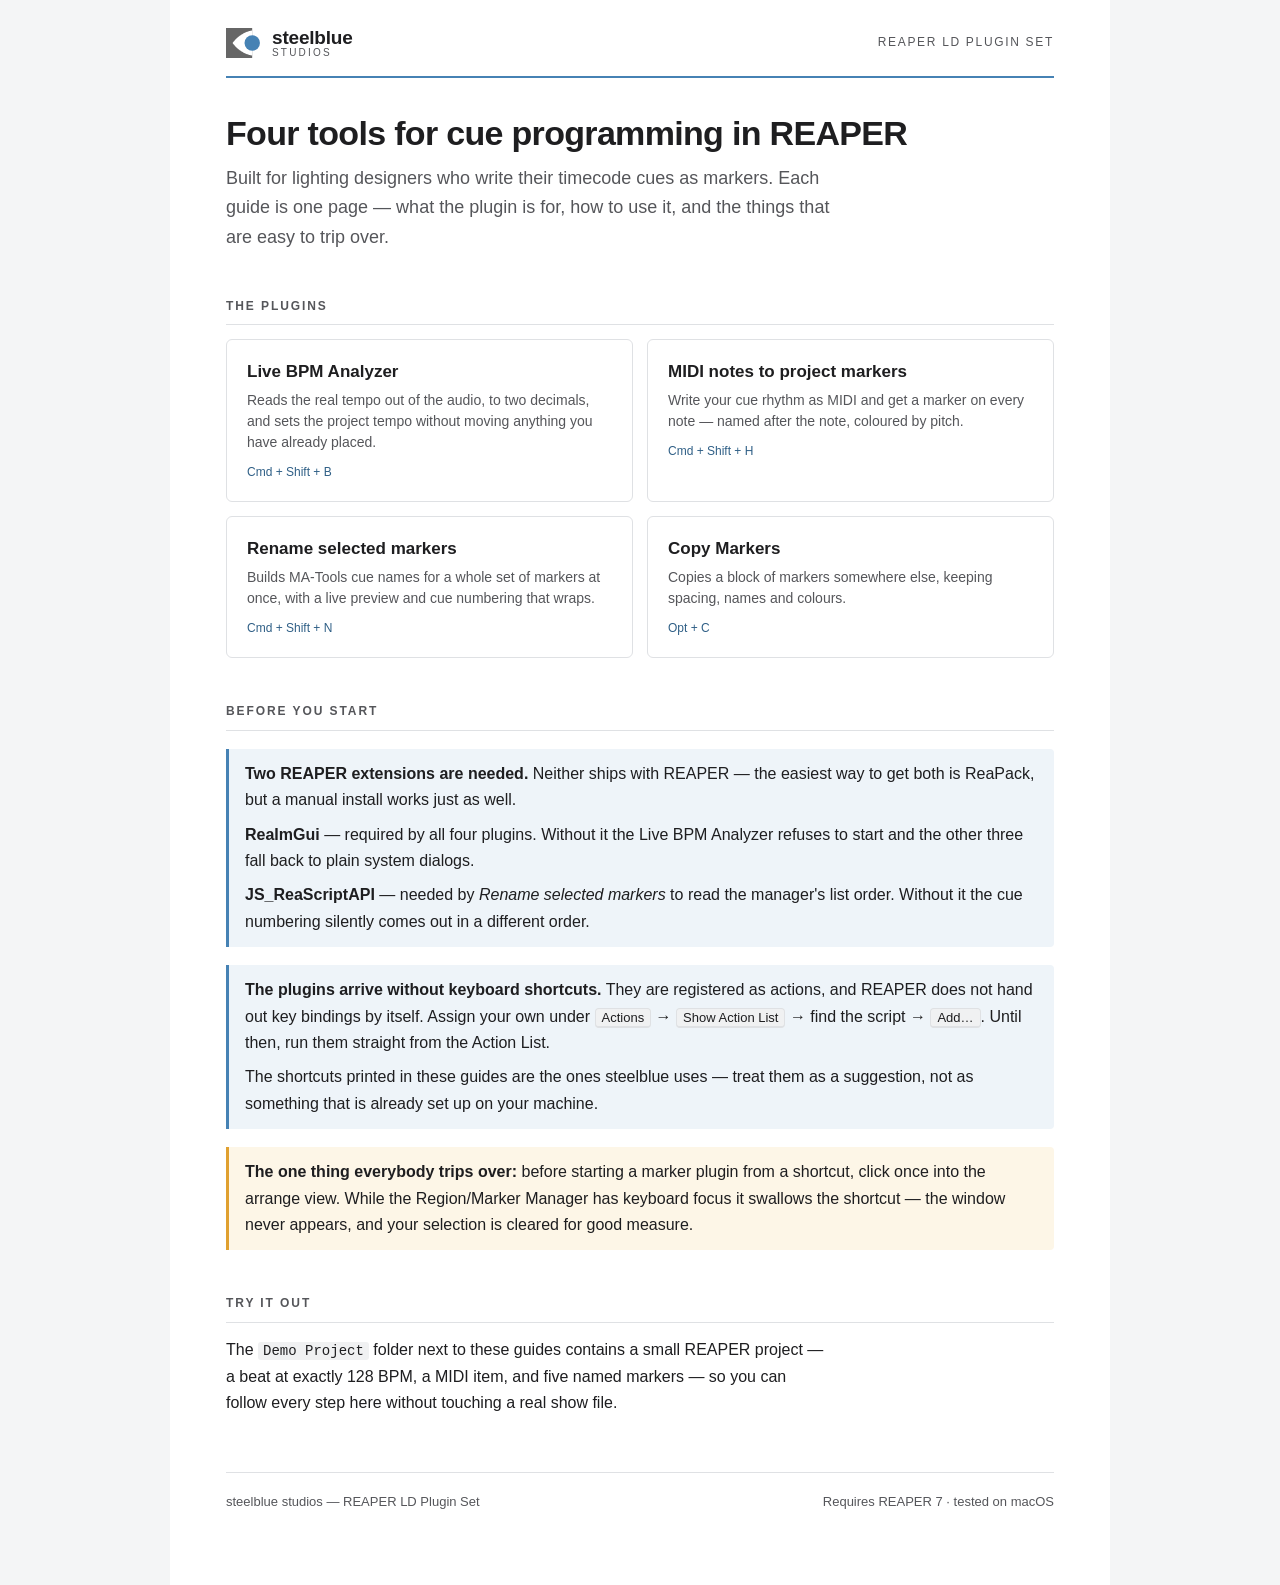
==== Tutorials/index.html @ 47f9708c "Add the four how-to-use tutorials, as HTML and PDF One source per plugin: HTML in the steelblue desi" ====
<!doctype html>
<html lang="en">
<head>
<meta charset="utf-8">
<title>REAPER LD Plugin Set — steelblue studios</title>
<link rel="stylesheet" href="steelblue.css">
<style>
  .cards { display: grid; grid-template-columns: 1fr 1fr; gap: 14px; margin: 8px 0 0; }
  .card {
    display: block; padding: 18px 20px; border: 1px solid var(--sb-line);
    border-radius: 6px; text-decoration: none; color: inherit; background: var(--sb-paper);
  }
  .card:hover { border-color: var(--sb-blue); background: var(--sb-blue-wash); }
  .card b { display: block; font-size: 17px; margin-bottom: 4px; }
  .card span { display: block; font-size: 14px; color: var(--sb-ink-soft); line-height: 1.5; }
  .card em { display: block; margin-top: 10px; font-size: 12px; color: var(--sb-blue-dark); font-style: normal; }
  @media print { .cards { grid-template-columns: 1fr; } }
</style>
</head>
<body>
<div class="page">

<header class="brand">
  <img src="mark.svg" alt="" width="34" height="30">
  <div class="wordmark"><b>steelblue</b><span>STUDIOS</span></div>
  <div class="kicker">REAPER LD Plugin Set</div>
</header>

<h1>Four tools for cue programming in REAPER</h1>
<p class="lede">Built for lighting designers who write their timecode cues as markers. Each guide is one page — what the plugin is for, how to use it, and the things that are easy to trip over.</p>

<h2>The plugins</h2>
<div class="cards">

  <a class="card" href="live-bpm-analyzer.html">
    <b>Live BPM Analyzer</b>
    <span>Reads the real tempo out of the audio, to two decimals, and sets the project tempo without moving anything you have already placed.</span>
    <em>Cmd + Shift + B</em>
  </a>

  <a class="card" href="midi-notes-to-project-markers.html">
    <b>MIDI notes to project markers</b>
    <span>Write your cue rhythm as MIDI and get a marker on every note — named after the note, coloured by pitch.</span>
    <em>Cmd + Shift + H</em>
  </a>

  <a class="card" href="rename-selected-markers.html">
    <b>Rename selected markers</b>
    <span>Builds MA-Tools cue names for a whole set of markers at once, with a live preview and cue numbering that wraps.</span>
    <em>Cmd + Shift + N</em>
  </a>

  <a class="card" href="copy-markers.html">
    <b>Copy Markers</b>
    <span>Copies a block of markers somewhere else, keeping spacing, names and colours.</span>
    <em>Opt + C</em>
  </a>

</div>

<h2>Before you start</h2>

<div class="note">
<p><strong>Two REAPER extensions are needed.</strong> Neither ships with REAPER — the easiest way to get both is ReaPack, but a manual install works just as well.</p>
<p><strong>ReaImGui</strong> — required by all four plugins. Without it the Live BPM Analyzer refuses to start and the other three fall back to plain system dialogs.</p>
<p><strong>JS_ReaScriptAPI</strong> — needed by <em>Rename selected markers</em> to read the manager's list order. Without it the cue numbering silently comes out in a different order.</p>
</div>

<div class="note">
<p><strong>The plugins arrive without keyboard shortcuts.</strong> They are registered as actions, and REAPER does not hand out key bindings by itself. Assign your own under <kbd>Actions</kbd> → <kbd>Show Action List</kbd> → find the script → <kbd>Add…</kbd>. Until then, run them straight from the Action List.</p>
<p>The shortcuts printed in these guides are the ones steelblue uses — treat them as a suggestion, not as something that is already set up on your machine.</p>
</div>

<div class="note warn">
<p><strong>The one thing everybody trips over:</strong> before starting a marker plugin from a shortcut, click once into the arrange view. While the Region/Marker Manager has keyboard focus it swallows the shortcut — the window never appears, and your selection is cleared for good measure.</p>
</div>

<h2>Try it out</h2>
<p>The <code>Demo Project</code> folder next to these guides contains a small REAPER project — a beat at exactly 128 BPM, a MIDI item, and five named markers — so you can follow every step here without touching a real show file.</p>

<footer>
  <span>steelblue studios — REAPER LD Plugin Set</span>
  <span class="req">Requires REAPER 7 · tested on macOS</span>
</footer>

</div>
</body>
</html>
---- Tutorials/steelblue.css ----
/* steelblue studios — shared tutorial styles.
   Brand colours are the measured ones (see AGENTS.md): the blue is CSS
   "steelblue", which is literally the company's own name. */

:root {
  --sb-blue: #4682B4;
  --sb-blue-dark: #2F5F86;
  --sb-blue-wash: #EEF4F9;
  --sb-grey: #666666;
  --sb-paper: #FFFFFF;
  --sb-ink: #1E1E20;
  --sb-ink-soft: #55565A;
  --sb-line: #DFE1E4;
  --sb-shell: #F4F5F6;
  --sb-warn-wash: #FDF6E7;
  --sb-warn-line: #E0A030;
}

* { box-sizing: border-box; }

body {
  margin: 0;
  background: var(--sb-shell);
  color: var(--sb-ink);
  font: 16px/1.65 -apple-system, BlinkMacSystemFont, "Segoe UI", Helvetica, Arial, sans-serif;
  -webkit-font-smoothing: antialiased;
}

.page {
  max-width: 940px;
  margin: 0 auto;
  background: var(--sb-paper);
  min-height: 100vh;
  padding: 0 56px 72px;
}

/* ---------------------------------------------------------------- header */

header.brand {
  display: flex;
  align-items: center;
  gap: 12px;
  padding: 28px 0 18px;
  border-bottom: 2px solid var(--sb-blue);
  margin-bottom: 36px;
}

header.brand svg { width: 34px; height: 30px; display: block; }

.wordmark { line-height: 1.05; }
.wordmark b { display: block; font-size: 19px; font-weight: 600; letter-spacing: -0.01em; }
.wordmark span {
  display: block;
  font-size: 10px;
  letter-spacing: 0.22em;
  color: var(--sb-ink-soft);
}

header.brand .kicker {
  margin-left: auto;
  font-size: 12px;
  letter-spacing: 0.14em;
  text-transform: uppercase;
  color: var(--sb-ink-soft);
}

/* ---------------------------------------------------------------- type */

h1 {
  font-size: 34px;
  line-height: 1.15;
  margin: 0 0 10px;
  letter-spacing: -0.02em;
}

.lede {
  font-size: 18px;
  color: var(--sb-ink-soft);
  margin: 0 0 8px;
  max-width: 62ch;
}

.shortcut {
  display: inline-block;
  margin: 14px 0 40px;
  padding: 5px 12px;
  background: var(--sb-blue-wash);
  border: 1px solid #CBDDEC;
  border-radius: 4px;
  font-size: 14px;
  color: var(--sb-blue-dark);
}

h2 {
  font-size: 12px;
  letter-spacing: 0.16em;
  text-transform: uppercase;
  color: var(--sb-ink-soft);
  margin: 44px 0 14px;
  padding-bottom: 8px;
  border-bottom: 1px solid var(--sb-line);
}

h3 { font-size: 17px; margin: 26px 0 6px; }

p { margin: 0 0 14px; max-width: 68ch; }

kbd {
  font: inherit;
  font-size: 13px;
  background: #F0F1F2;
  border: 1px solid var(--sb-line);
  border-bottom-width: 2px;
  border-radius: 4px;
  padding: 1px 6px;
  white-space: nowrap;
}

code {
  font: 14px/1.5 ui-monospace, SFMono-Regular, Menlo, monospace;
  background: #F0F1F2;
  border-radius: 3px;
  padding: 1px 5px;
}

/* ---------------------------------------------------------------- steps */

ol.steps { counter-reset: step; list-style: none; margin: 0; padding: 0; }

ol.steps > li {
  counter-increment: step;
  position: relative;
  padding: 0 0 4px 44px;
  margin-bottom: 26px;
}

ol.steps > li::before {
  content: counter(step);
  position: absolute;
  left: 0;
  top: -1px;
  width: 28px;
  height: 28px;
  border-radius: 50%;
  background: var(--sb-blue);
  color: #fff;
  font-size: 14px;
  font-weight: 600;
  display: flex;
  align-items: center;
  justify-content: center;
}

ol.steps > li > h3 { margin-top: 2px; }

/* ---------------------------------------------------------------- figures */

figure {
  margin: 20px 0 8px;
  border: 1px solid var(--sb-line);
  border-radius: 6px;
  overflow: hidden;
  background: var(--sb-shell);
}

figure img { width: 100%; display: block; }

figcaption {
  font-size: 13px;
  color: var(--sb-ink-soft);
  padding: 9px 14px;
  border-top: 1px solid var(--sb-line);
  background: var(--sb-paper);
}

/* ---------------------------------------------------------------- notes */

.note {
  border-left: 3px solid var(--sb-blue);
  background: var(--sb-blue-wash);
  padding: 12px 16px;
  margin: 18px 0;
  border-radius: 0 4px 4px 0;
}

.note.warn {
  border-left-color: var(--sb-warn-line);
  background: var(--sb-warn-wash);
}

.note p { margin: 0; max-width: none; }
.note p + p { margin-top: 8px; }
.note strong { font-weight: 600; }

/* ---------------------------------------------------------------- table */

table { border-collapse: collapse; width: 100%; margin: 16px 0; font-size: 15px; }
th, td { text-align: left; padding: 9px 12px; border-bottom: 1px solid var(--sb-line); vertical-align: top; }
th { font-size: 12px; letter-spacing: 0.08em; text-transform: uppercase; color: var(--sb-ink-soft); }
td:first-child { white-space: nowrap; }

/* ---------------------------------------------------------------- footer */

footer {
  margin-top: 56px;
  padding-top: 18px;
  border-top: 1px solid var(--sb-line);
  font-size: 13px;
  color: var(--sb-ink-soft);
  display: flex;
  gap: 16px;
}

footer .req { margin-left: auto; }

/* ---------------------------------------------------------------- print */

@media print {
  @page { size: A4; margin: 14mm 12mm; }

  body { background: #fff; font-size: 10.5pt; line-height: 1.5; }
  .page { max-width: none; padding: 0; min-height: 0; }

  h1 { font-size: 20pt; }
  .lede { font-size: 11.5pt; }
  h2 { font-size: 8.5pt; margin-top: 20pt; }
  h3 { font-size: 11pt; }

  /* a screenshot split across a page break is useless */
  figure, .note, ol.steps > li { break-inside: avoid; page-break-inside: avoid; }
  h2, h3 { break-after: avoid; page-break-after: avoid; }

  figure img { max-height: 105mm; width: auto; max-width: 100%; margin: 0 auto; }

  /* keep the brand colours instead of letting the printer wash them out */
  header.brand, .note, ol.steps > li::before, .shortcut {
    -webkit-print-color-adjust: exact;
    print-color-adjust: exact;
  }
}
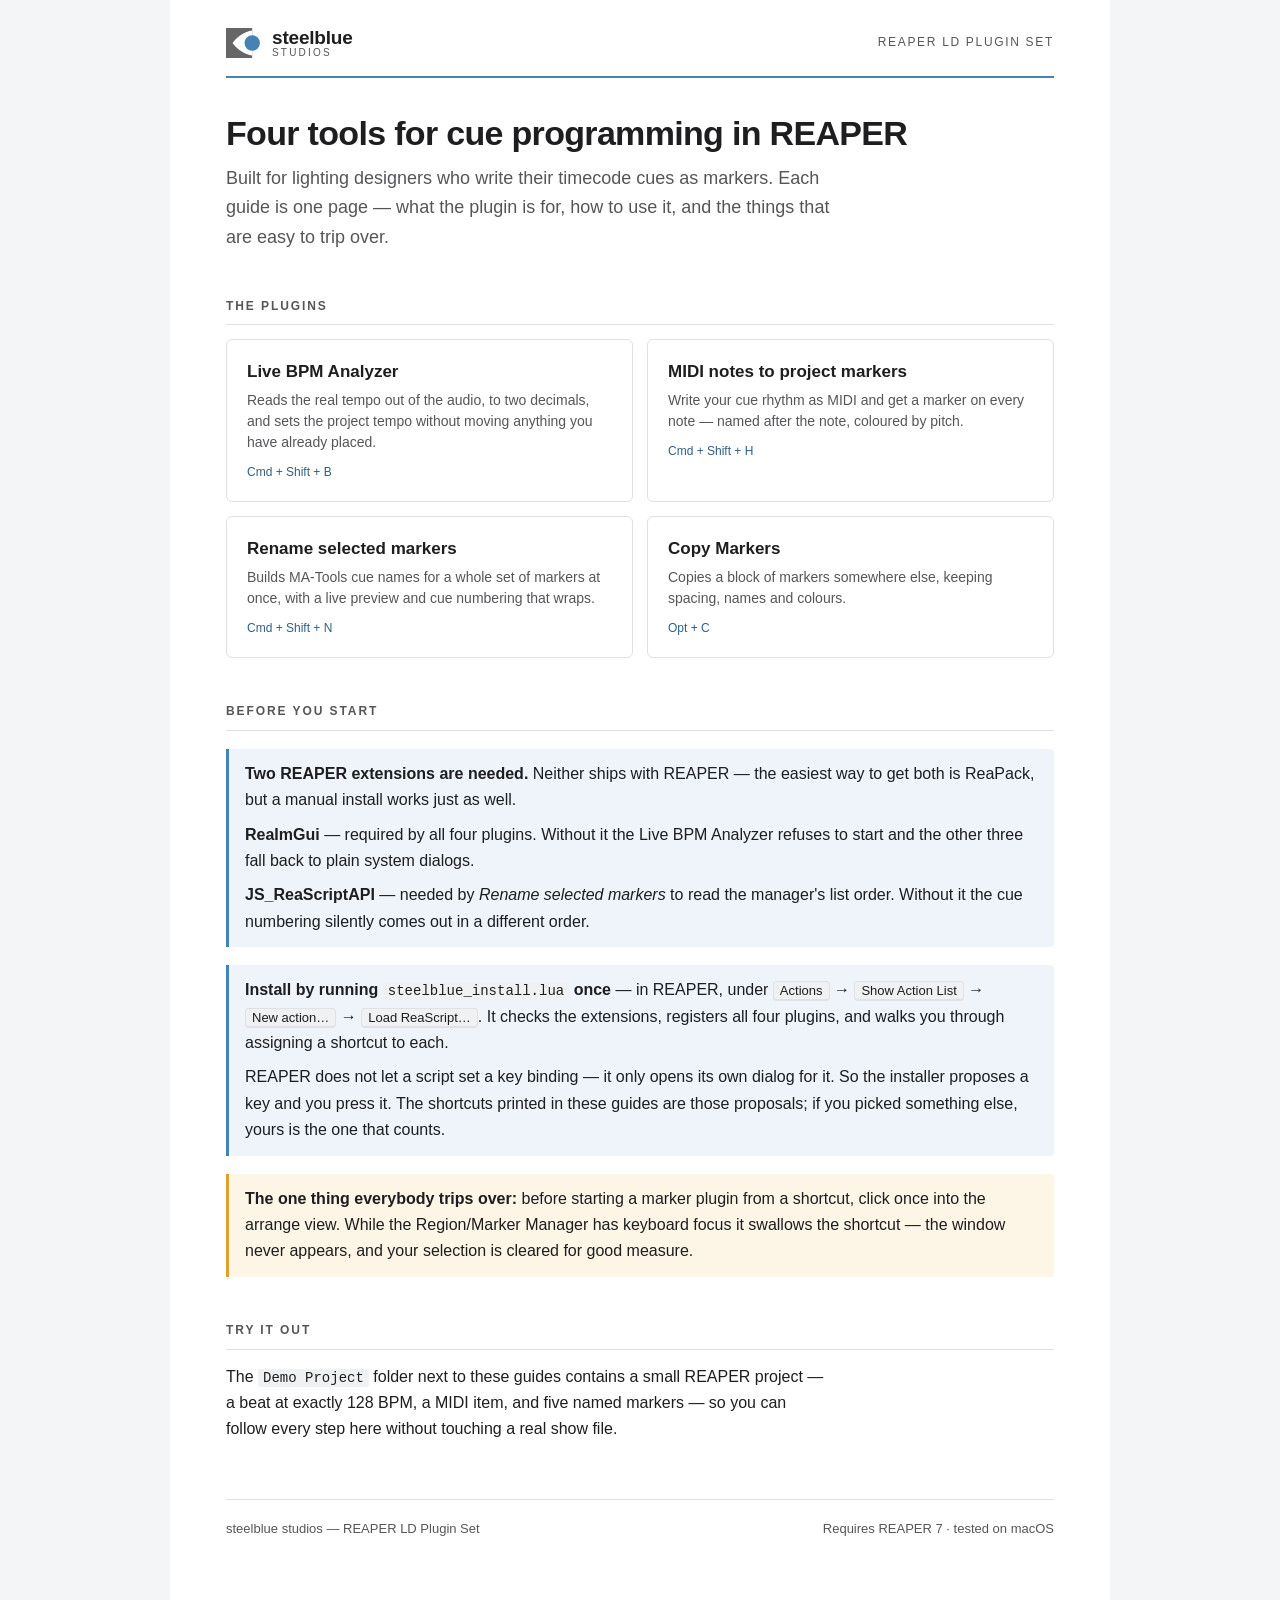
==== commit 25d45f34: "Add the in-REAPER installer and the .dmg build steelblue_install.lua registers all four plugins as a" ====
--- a/Tutorials/index.html
+++ b/Tutorials/index.html
@@ -67,8 +67,8 @@
 </div>
 
 <div class="note">
-<p><strong>The plugins arrive without keyboard shortcuts.</strong> They are registered as actions, and REAPER does not hand out key bindings by itself. Assign your own under <kbd>Actions</kbd> → <kbd>Show Action List</kbd> → find the script → <kbd>Add…</kbd>. Until then, run them straight from the Action List.</p>
-<p>The shortcuts printed in these guides are the ones steelblue uses — treat them as a suggestion, not as something that is already set up on your machine.</p>
+<p><strong>Install by running <code>steelblue_install.lua</code> once</strong> — in REAPER, under <kbd>Actions</kbd> → <kbd>Show Action List</kbd> → <kbd>New action…</kbd> → <kbd>Load ReaScript…</kbd>. It checks the extensions, registers all four plugins, and walks you through assigning a shortcut to each.</p>
+<p>REAPER does not let a script set a key binding — it only opens its own dialog for it. So the installer proposes a key and you press it. The shortcuts printed in these guides are those proposals; if you picked something else, yours is the one that counts.</p>
 </div>
 
 <div class="note warn">
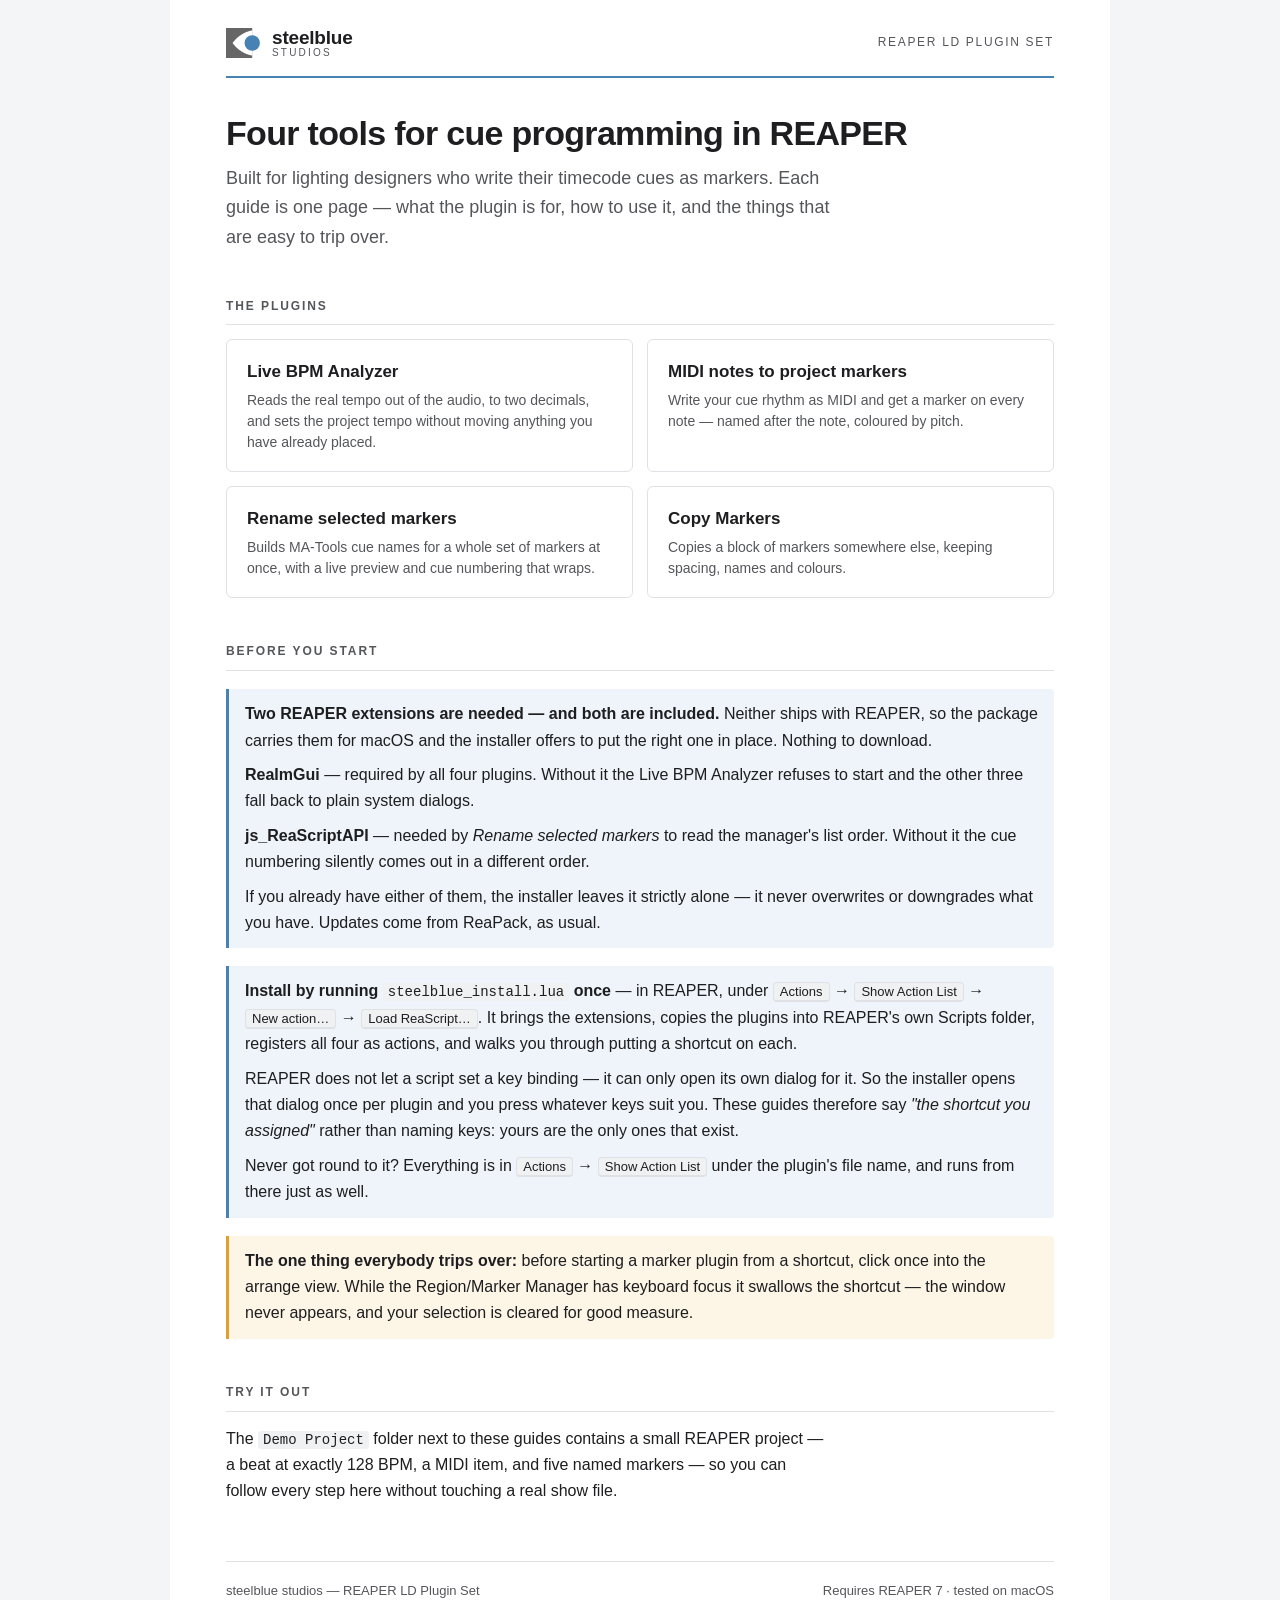
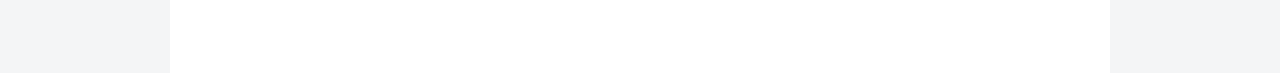
==== commit b27a4ada: "Say "the shortcut you assigned" instead of inventing keys The guides printed Cmd+Shift+B and friends" ====
--- a/Tutorials/index.html
+++ b/Tutorials/index.html
@@ -35,25 +35,21 @@
   <a class="card" href="live-bpm-analyzer.html">
     <b>Live BPM Analyzer</b>
     <span>Reads the real tempo out of the audio, to two decimals, and sets the project tempo without moving anything you have already placed.</span>
-    <em>Cmd + Shift + B</em>
   </a>
 
   <a class="card" href="midi-notes-to-project-markers.html">
     <b>MIDI notes to project markers</b>
     <span>Write your cue rhythm as MIDI and get a marker on every note — named after the note, coloured by pitch.</span>
-    <em>Cmd + Shift + H</em>
   </a>
 
   <a class="card" href="rename-selected-markers.html">
     <b>Rename selected markers</b>
     <span>Builds MA-Tools cue names for a whole set of markers at once, with a live preview and cue numbering that wraps.</span>
-    <em>Cmd + Shift + N</em>
   </a>
 
   <a class="card" href="copy-markers.html">
     <b>Copy Markers</b>
     <span>Copies a block of markers somewhere else, keeping spacing, names and colours.</span>
-    <em>Opt + C</em>
   </a>
 
 </div>
@@ -61,14 +57,16 @@
 <h2>Before you start</h2>
 
 <div class="note">
-<p><strong>Two REAPER extensions are needed.</strong> Neither ships with REAPER — the easiest way to get both is ReaPack, but a manual install works just as well.</p>
+<p><strong>Two REAPER extensions are needed — and both are included.</strong> Neither ships with REAPER, so the package carries them for macOS and the installer offers to put the right one in place. Nothing to download.</p>
 <p><strong>ReaImGui</strong> — required by all four plugins. Without it the Live BPM Analyzer refuses to start and the other three fall back to plain system dialogs.</p>
-<p><strong>JS_ReaScriptAPI</strong> — needed by <em>Rename selected markers</em> to read the manager's list order. Without it the cue numbering silently comes out in a different order.</p>
+<p><strong>js_ReaScriptAPI</strong> — needed by <em>Rename selected markers</em> to read the manager's list order. Without it the cue numbering silently comes out in a different order.</p>
+<p>If you already have either of them, the installer leaves it strictly alone — it never overwrites or downgrades what you have. Updates come from ReaPack, as usual.</p>
 </div>
 
 <div class="note">
-<p><strong>Install by running <code>steelblue_install.lua</code> once</strong> — in REAPER, under <kbd>Actions</kbd> → <kbd>Show Action List</kbd> → <kbd>New action…</kbd> → <kbd>Load ReaScript…</kbd>. It checks the extensions, registers all four plugins, and walks you through assigning a shortcut to each.</p>
-<p>REAPER does not let a script set a key binding — it only opens its own dialog for it. So the installer proposes a key and you press it. The shortcuts printed in these guides are those proposals; if you picked something else, yours is the one that counts.</p>
+<p><strong>Install by running <code>steelblue_install.lua</code> once</strong> — in REAPER, under <kbd>Actions</kbd> → <kbd>Show Action List</kbd> → <kbd>New action…</kbd> → <kbd>Load ReaScript…</kbd>. It brings the extensions, copies the plugins into REAPER's own Scripts folder, registers all four as actions, and walks you through putting a shortcut on each.</p>
+<p>REAPER does not let a script set a key binding — it can only open its own dialog for it. So the installer opens that dialog once per plugin and you press whatever keys suit you. These guides therefore say <em>"the shortcut you assigned"</em> rather than naming keys: yours are the only ones that exist.</p>
+<p>Never got round to it? Everything is in <kbd>Actions</kbd> → <kbd>Show Action List</kbd> under the plugin's file name, and runs from there just as well.</p>
 </div>
 
 <div class="note warn">
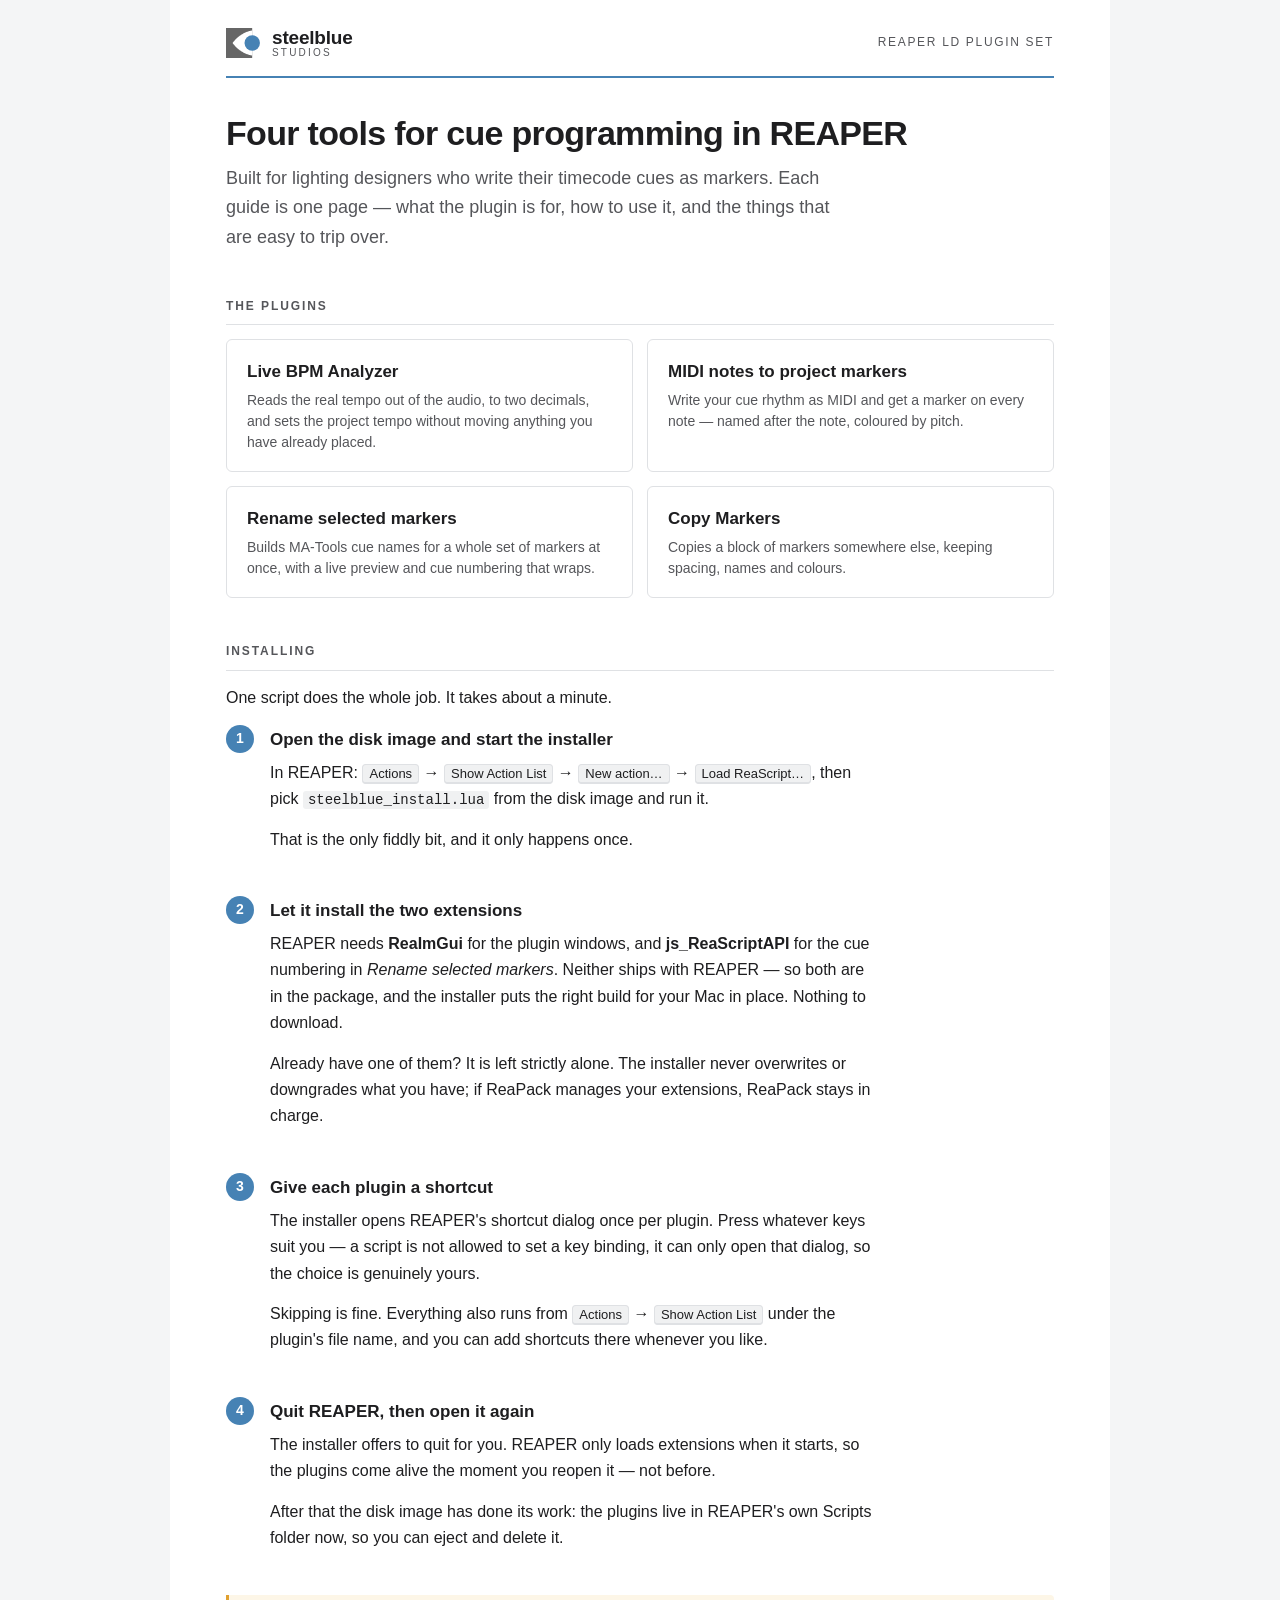
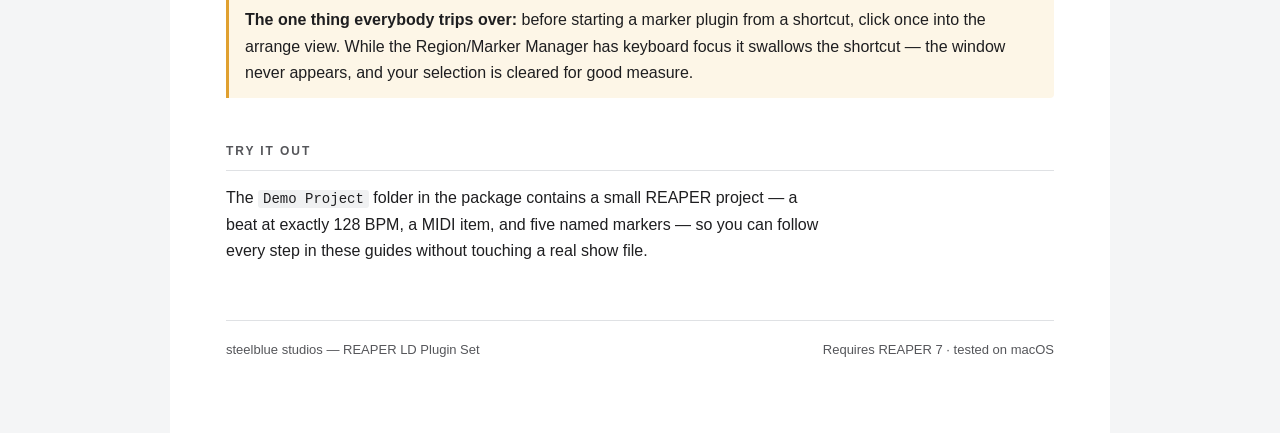
==== commit fc7d8aa7: "Rewrite the install section around what actually happens The installer was run end to end today on a" ====
--- a/Tutorials/index.html
+++ b/Tutorials/index.html
@@ -54,27 +54,43 @@
 
 </div>
 
-<h2>Before you start</h2>
+<h2>Installing</h2>
+<p>One script does the whole job. It takes about a minute.</p>
 
-<div class="note">
-<p><strong>Two REAPER extensions are needed — and both are included.</strong> Neither ships with REAPER, so the package carries them for macOS and the installer offers to put the right one in place. Nothing to download.</p>
-<p><strong>ReaImGui</strong> — required by all four plugins. Without it the Live BPM Analyzer refuses to start and the other three fall back to plain system dialogs.</p>
-<p><strong>js_ReaScriptAPI</strong> — needed by <em>Rename selected markers</em> to read the manager's list order. Without it the cue numbering silently comes out in a different order.</p>
-<p>If you already have either of them, the installer leaves it strictly alone — it never overwrites or downgrades what you have. Updates come from ReaPack, as usual.</p>
-</div>
+<ol class="steps">
 
-<div class="note">
-<p><strong>Install by running <code>steelblue_install.lua</code> once</strong> — in REAPER, under <kbd>Actions</kbd> → <kbd>Show Action List</kbd> → <kbd>New action…</kbd> → <kbd>Load ReaScript…</kbd>. It brings the extensions, copies the plugins into REAPER's own Scripts folder, registers all four as actions, and walks you through putting a shortcut on each.</p>
-<p>REAPER does not let a script set a key binding — it can only open its own dialog for it. So the installer opens that dialog once per plugin and you press whatever keys suit you. These guides therefore say <em>"the shortcut you assigned"</em> rather than naming keys: yours are the only ones that exist.</p>
-<p>Never got round to it? Everything is in <kbd>Actions</kbd> → <kbd>Show Action List</kbd> under the plugin's file name, and runs from there just as well.</p>
-</div>
+<li>
+<h3>Open the disk image and start the installer</h3>
+<p>In REAPER: <kbd>Actions</kbd> → <kbd>Show Action List</kbd> → <kbd>New action…</kbd> → <kbd>Load ReaScript…</kbd>, then pick <code>steelblue_install.lua</code> from the disk image and run it.</p>
+<p>That is the only fiddly bit, and it only happens once.</p>
+</li>
+
+<li>
+<h3>Let it install the two extensions</h3>
+<p>REAPER needs <strong>ReaImGui</strong> for the plugin windows, and <strong>js_ReaScriptAPI</strong> for the cue numbering in <em>Rename selected markers</em>. Neither ships with REAPER — so both are in the package, and the installer puts the right build for your Mac in place. Nothing to download.</p>
+<p>Already have one of them? It is left strictly alone. The installer never overwrites or downgrades what you have; if ReaPack manages your extensions, ReaPack stays in charge.</p>
+</li>
+
+<li>
+<h3>Give each plugin a shortcut</h3>
+<p>The installer opens REAPER's shortcut dialog once per plugin. Press whatever keys suit you — a script is not allowed to set a key binding, it can only open that dialog, so the choice is genuinely yours.</p>
+<p>Skipping is fine. Everything also runs from <kbd>Actions</kbd> → <kbd>Show Action List</kbd> under the plugin's file name, and you can add shortcuts there whenever you like.</p>
+</li>
+
+<li>
+<h3>Quit REAPER, then open it again</h3>
+<p>The installer offers to quit for you. REAPER only loads extensions when it starts, so the plugins come alive the moment you reopen it — not before.</p>
+<p>After that the disk image has done its work: the plugins live in REAPER's own Scripts folder now, so you can eject and delete it.</p>
+</li>
+
+</ol>
 
 <div class="note warn">
 <p><strong>The one thing everybody trips over:</strong> before starting a marker plugin from a shortcut, click once into the arrange view. While the Region/Marker Manager has keyboard focus it swallows the shortcut — the window never appears, and your selection is cleared for good measure.</p>
 </div>
 
 <h2>Try it out</h2>
-<p>The <code>Demo Project</code> folder next to these guides contains a small REAPER project — a beat at exactly 128 BPM, a MIDI item, and five named markers — so you can follow every step here without touching a real show file.</p>
+<p>The <code>Demo Project</code> folder in the package contains a small REAPER project — a beat at exactly 128 BPM, a MIDI item, and five named markers — so you can follow every step in these guides without touching a real show file.</p>
 
 <footer>
   <span>steelblue studios — REAPER LD Plugin Set</span>
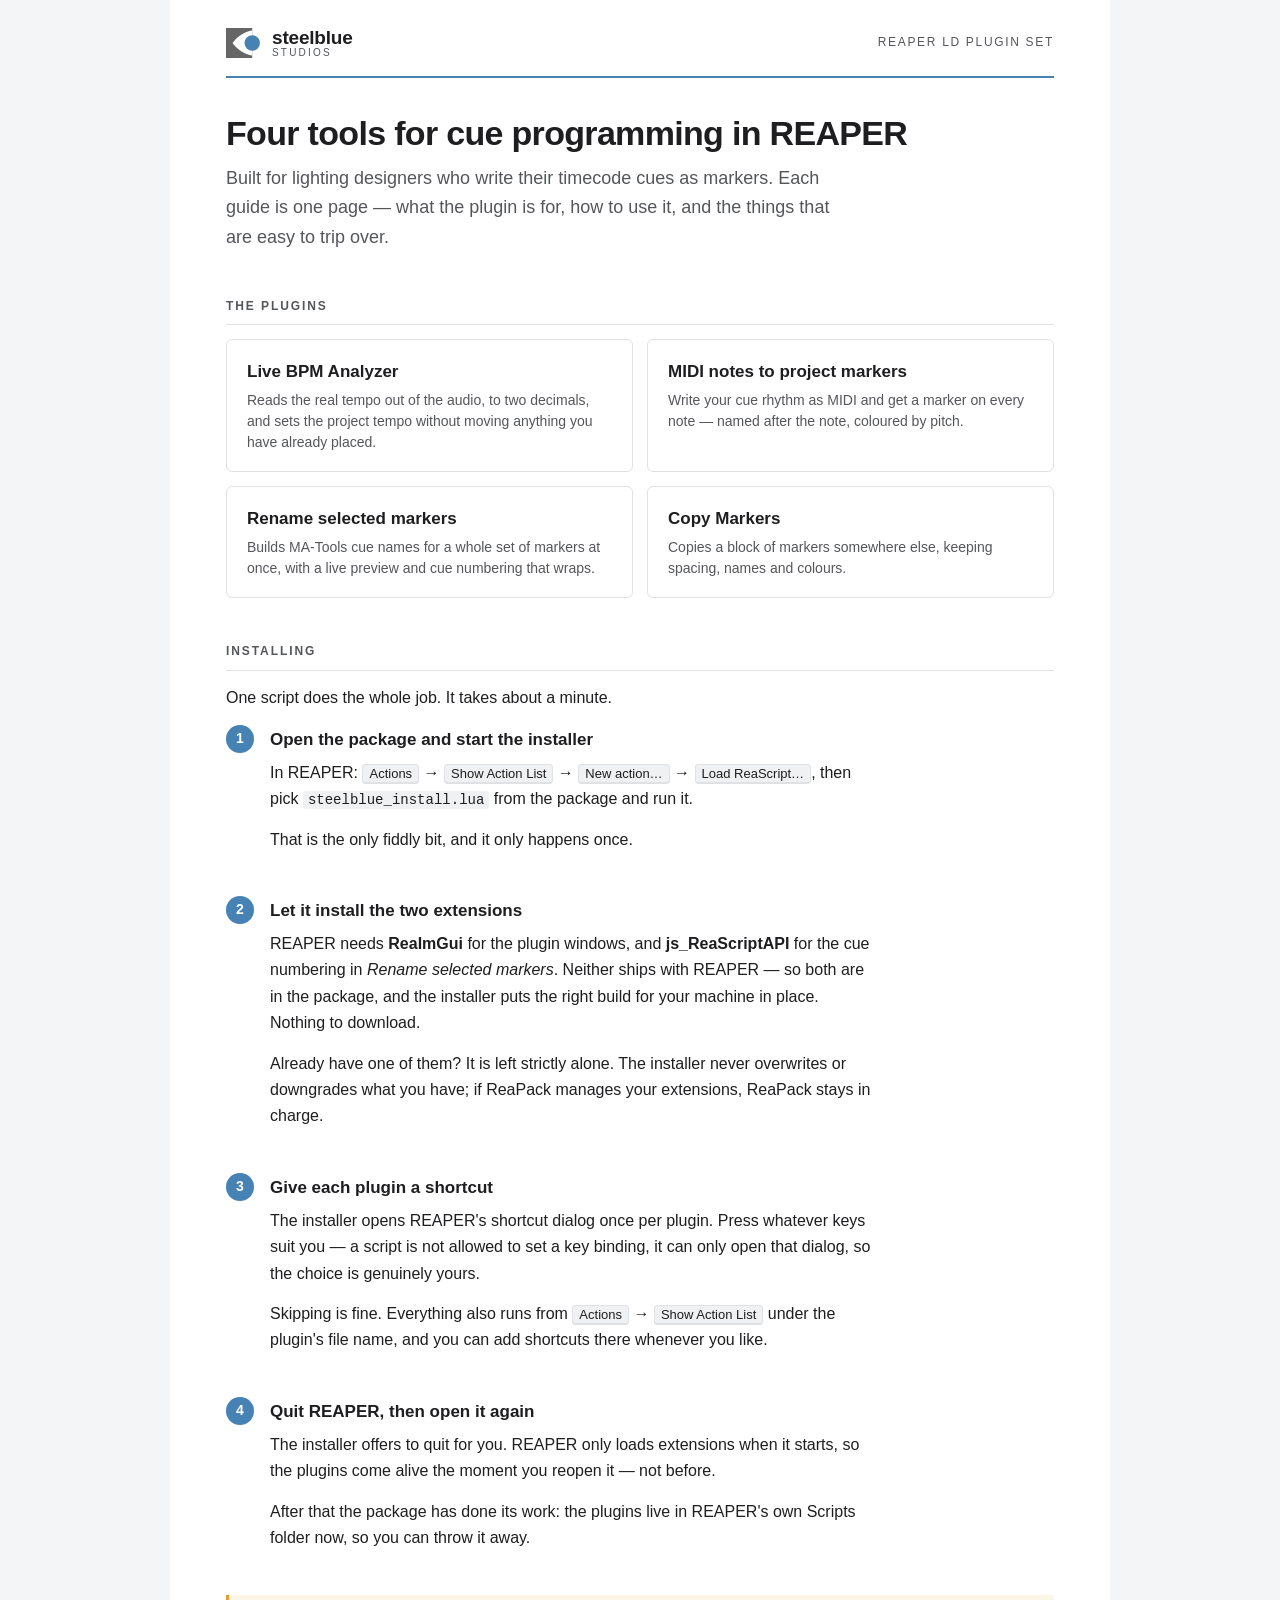
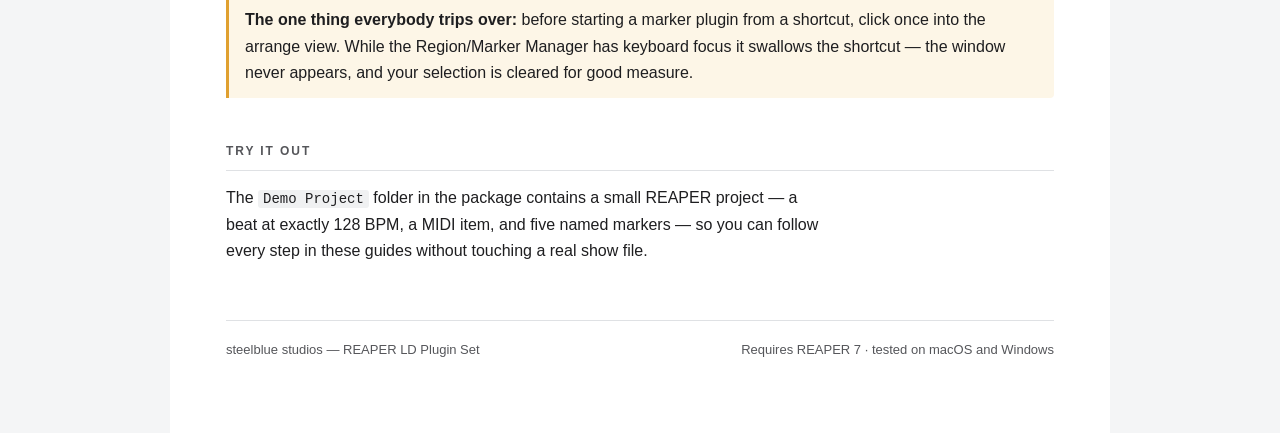
==== commit 2ac997f8: "Claim Windows, now that Windows has actually been run Tobi ran the full flow on a wiped Windows REAP" ====
--- a/Tutorials/index.html
+++ b/Tutorials/index.html
@@ -60,14 +60,14 @@
 <ol class="steps">
 
 <li>
-<h3>Open the disk image and start the installer</h3>
-<p>In REAPER: <kbd>Actions</kbd> → <kbd>Show Action List</kbd> → <kbd>New action…</kbd> → <kbd>Load ReaScript…</kbd>, then pick <code>steelblue_install.lua</code> from the disk image and run it.</p>
+<h3>Open the package and start the installer</h3>
+<p>In REAPER: <kbd>Actions</kbd> → <kbd>Show Action List</kbd> → <kbd>New action…</kbd> → <kbd>Load ReaScript…</kbd>, then pick <code>steelblue_install.lua</code> from the package and run it.</p>
 <p>That is the only fiddly bit, and it only happens once.</p>
 </li>
 
 <li>
 <h3>Let it install the two extensions</h3>
-<p>REAPER needs <strong>ReaImGui</strong> for the plugin windows, and <strong>js_ReaScriptAPI</strong> for the cue numbering in <em>Rename selected markers</em>. Neither ships with REAPER — so both are in the package, and the installer puts the right build for your Mac in place. Nothing to download.</p>
+<p>REAPER needs <strong>ReaImGui</strong> for the plugin windows, and <strong>js_ReaScriptAPI</strong> for the cue numbering in <em>Rename selected markers</em>. Neither ships with REAPER — so both are in the package, and the installer puts the right build for your machine in place. Nothing to download.</p>
 <p>Already have one of them? It is left strictly alone. The installer never overwrites or downgrades what you have; if ReaPack manages your extensions, ReaPack stays in charge.</p>
 </li>
 
@@ -80,7 +80,7 @@
 <li>
 <h3>Quit REAPER, then open it again</h3>
 <p>The installer offers to quit for you. REAPER only loads extensions when it starts, so the plugins come alive the moment you reopen it — not before.</p>
-<p>After that the disk image has done its work: the plugins live in REAPER's own Scripts folder now, so you can eject and delete it.</p>
+<p>After that the package has done its work: the plugins live in REAPER's own Scripts folder now, so you can throw it away.</p>
 </li>
 
 </ol>
@@ -94,7 +94,7 @@
 
 <footer>
   <span>steelblue studios — REAPER LD Plugin Set</span>
-  <span class="req">Requires REAPER 7 · tested on macOS</span>
+  <span class="req">Requires REAPER 7 · tested on macOS and Windows</span>
 </footer>
 
 </div>
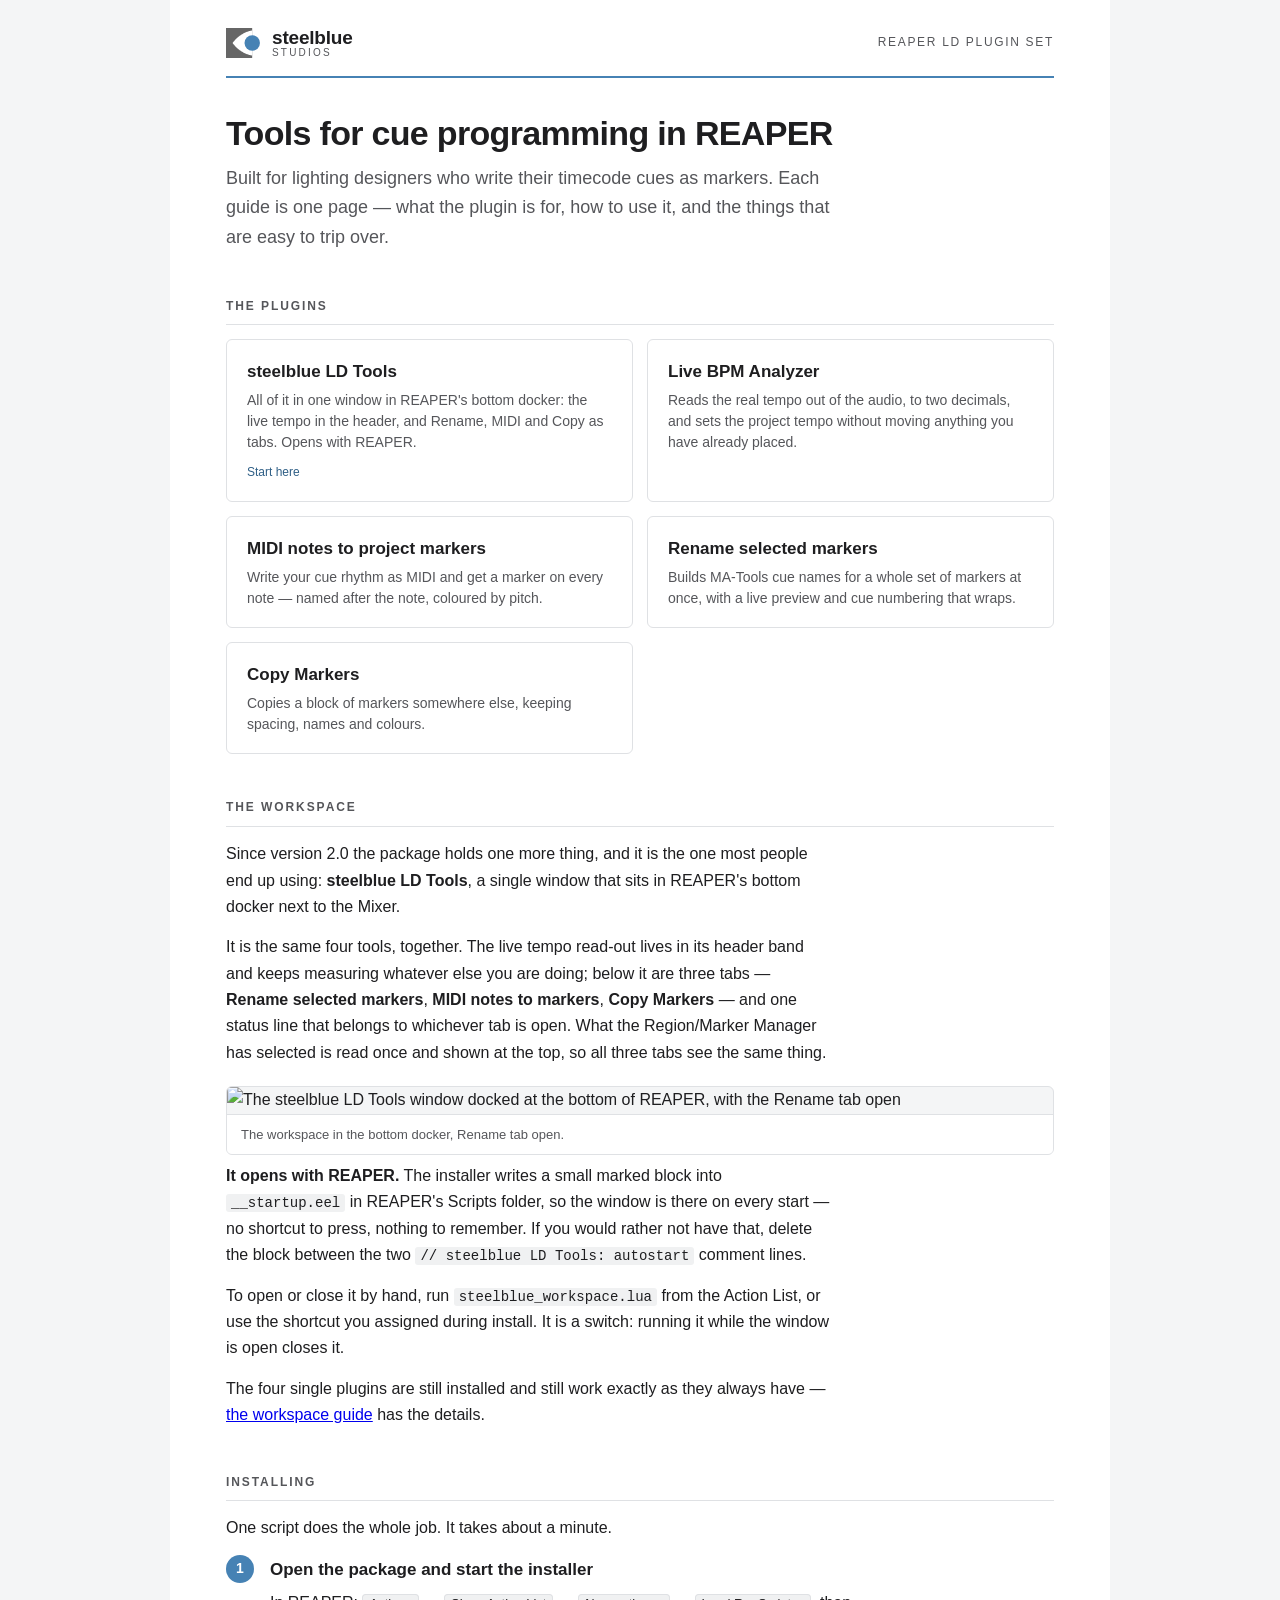
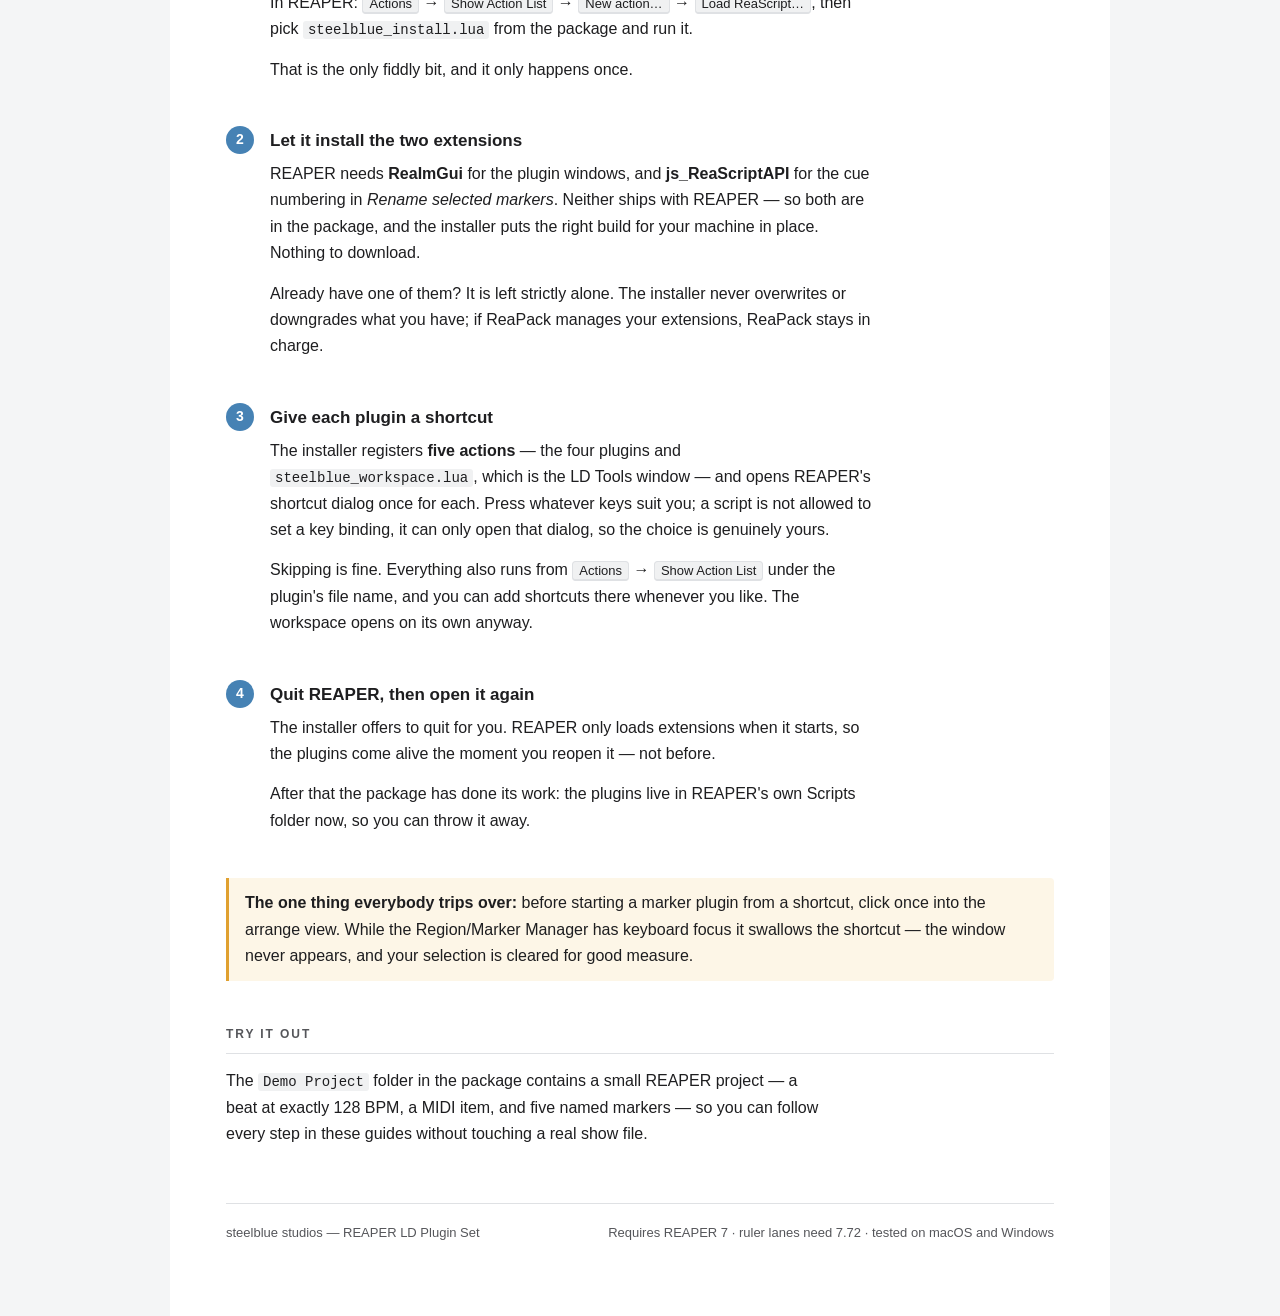
==== commit 5eb21bf1: "Tutorials for 2.0, and one more page for the workspace steelblue-ld-tools.html is new and gets the f" ====
--- a/Tutorials/index.html
+++ b/Tutorials/index.html
@@ -26,11 +26,17 @@
   <div class="kicker">REAPER LD Plugin Set</div>
 </header>
 
-<h1>Four tools for cue programming in REAPER</h1>
+<h1>Tools for cue programming in REAPER</h1>
 <p class="lede">Built for lighting designers who write their timecode cues as markers. Each guide is one page — what the plugin is for, how to use it, and the things that are easy to trip over.</p>
 
 <h2>The plugins</h2>
 <div class="cards">
+
+  <a class="card" href="steelblue-ld-tools.html">
+    <b>steelblue LD Tools</b>
+    <span>All of it in one window in REAPER's bottom docker: the live tempo in the header, and Rename, MIDI and Copy as tabs. Opens with REAPER.</span>
+    <em>Start here</em>
+  </a>
 
   <a class="card" href="live-bpm-analyzer.html">
     <b>Live BPM Analyzer</b>
@@ -54,6 +60,17 @@
 
 </div>
 
+<h2>The workspace</h2>
+<p>Since version 2.0 the package holds one more thing, and it is the one most people end up using: <strong>steelblue LD Tools</strong>, a single window that sits in REAPER's bottom docker next to the Mixer.</p>
+<p>It is the same four tools, together. The live tempo read-out lives in its header band and keeps measuring whatever else you are doing; below it are three tabs — <strong>Rename selected markers</strong>, <strong>MIDI notes to markers</strong>, <strong>Copy Markers</strong> — and one status line that belongs to whichever tab is open. What the Region/Marker Manager has selected is read once and shown at the top, so all three tabs see the same thing.</p>
+<figure>
+  <img src="img/workspace-01-rename.png" alt="The steelblue LD Tools window docked at the bottom of REAPER, with the Rename tab open">
+  <figcaption>The workspace in the bottom docker, Rename tab open.</figcaption>
+</figure>
+<p><strong>It opens with REAPER.</strong> The installer writes a small marked block into <code>__startup.eel</code> in REAPER's Scripts folder, so the window is there on every start — no shortcut to press, nothing to remember. If you would rather not have that, delete the block between the two <code>// steelblue LD Tools: autostart</code> comment lines.</p>
+<p>To open or close it by hand, run <code>steelblue_workspace.lua</code> from the Action List, or use the shortcut you assigned during install. It is a switch: running it while the window is open closes it.</p>
+<p>The four single plugins are still installed and still work exactly as they always have — <a href="steelblue-ld-tools.html">the workspace guide</a> has the details.</p>
+
 <h2>Installing</h2>
 <p>One script does the whole job. It takes about a minute.</p>
 
@@ -73,8 +90,8 @@
 
 <li>
 <h3>Give each plugin a shortcut</h3>
-<p>The installer opens REAPER's shortcut dialog once per plugin. Press whatever keys suit you — a script is not allowed to set a key binding, it can only open that dialog, so the choice is genuinely yours.</p>
-<p>Skipping is fine. Everything also runs from <kbd>Actions</kbd> → <kbd>Show Action List</kbd> under the plugin's file name, and you can add shortcuts there whenever you like.</p>
+<p>The installer registers <strong>five actions</strong> — the four plugins and <code>steelblue_workspace.lua</code>, which is the LD Tools window — and opens REAPER's shortcut dialog once for each. Press whatever keys suit you; a script is not allowed to set a key binding, it can only open that dialog, so the choice is genuinely yours.</p>
+<p>Skipping is fine. Everything also runs from <kbd>Actions</kbd> → <kbd>Show Action List</kbd> under the plugin's file name, and you can add shortcuts there whenever you like. The workspace opens on its own anyway.</p>
 </li>
 
 <li>
@@ -94,7 +111,7 @@
 
 <footer>
   <span>steelblue studios — REAPER LD Plugin Set</span>
-  <span class="req">Requires REAPER 7 · tested on macOS and Windows</span>
+  <span class="req">Requires REAPER 7 · ruler lanes need 7.72 · tested on macOS and Windows</span>
 </footer>
 
 </div>
